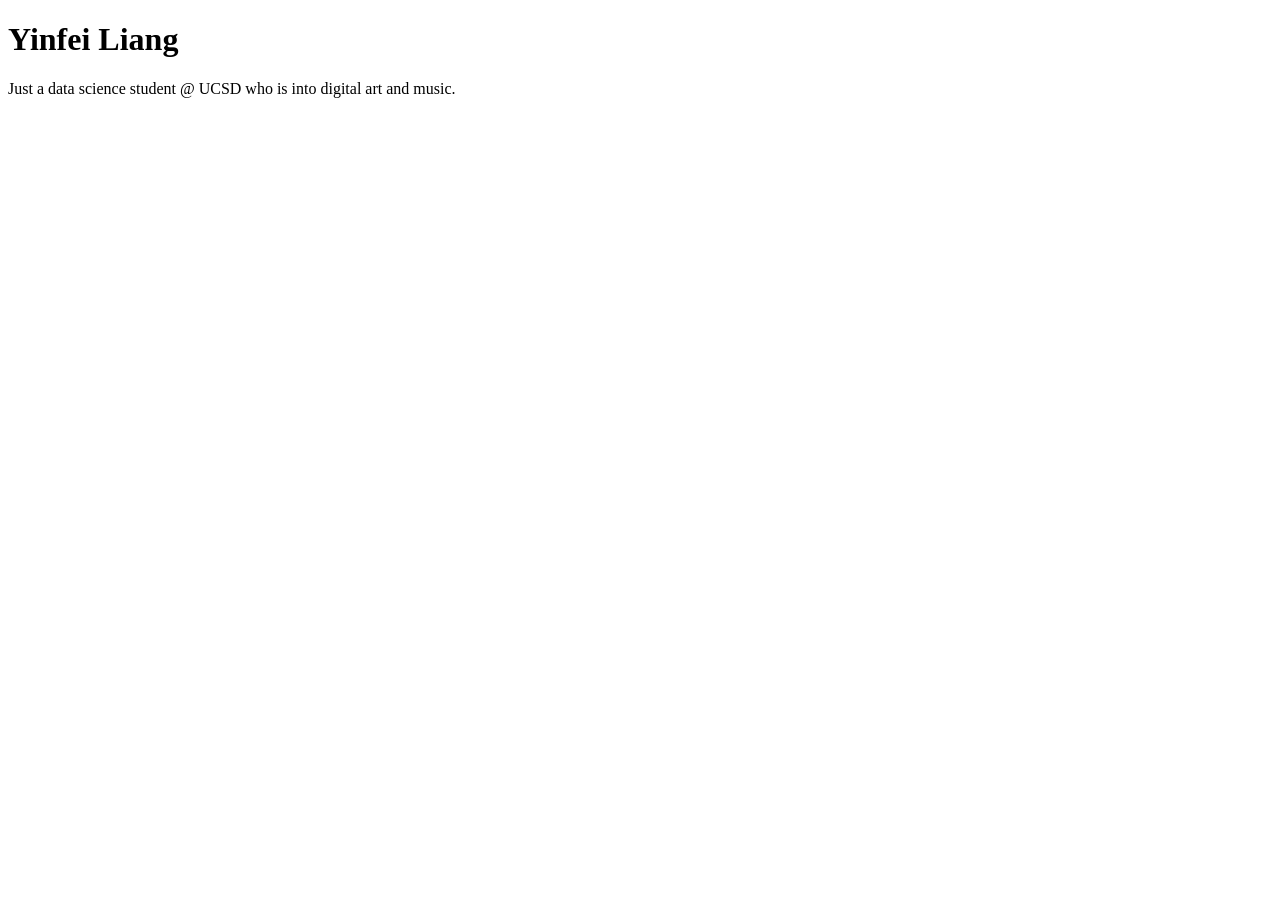
==== index.html @ cc0c7b59 "fdsfs" ====
<!DOCTYPE html>
<html lang="en">
<head>
    <meta charset="UTF-8">
    <meta name="viewport" content="width=device-width, initial-scale=1.0">
    <title>Yinfei Liang: Personal site and portfolio</title>
</head>
<body>

    <h1>
        Yinfei Liang
    </h1>
    <p>
        Just a data science student @ UCSD who is into digital art and music.    
    </p>
    
</body>
</html>
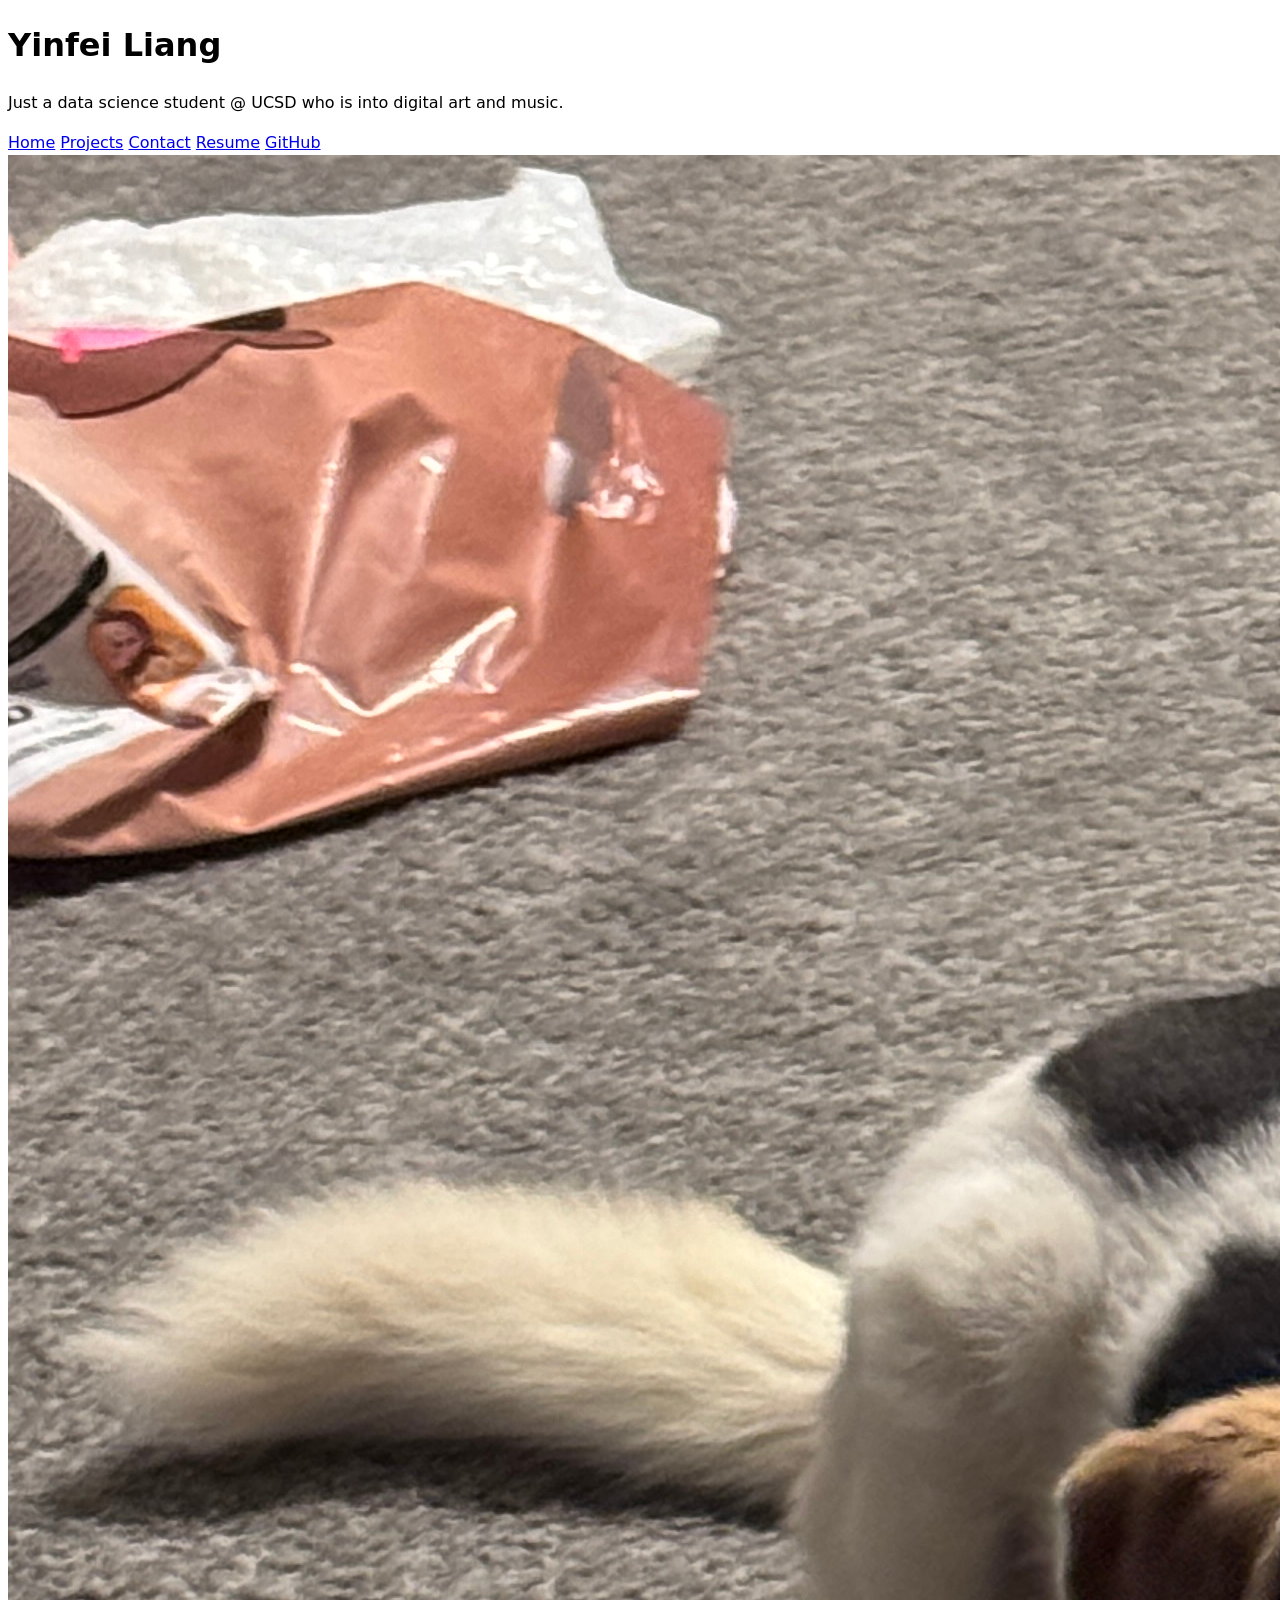
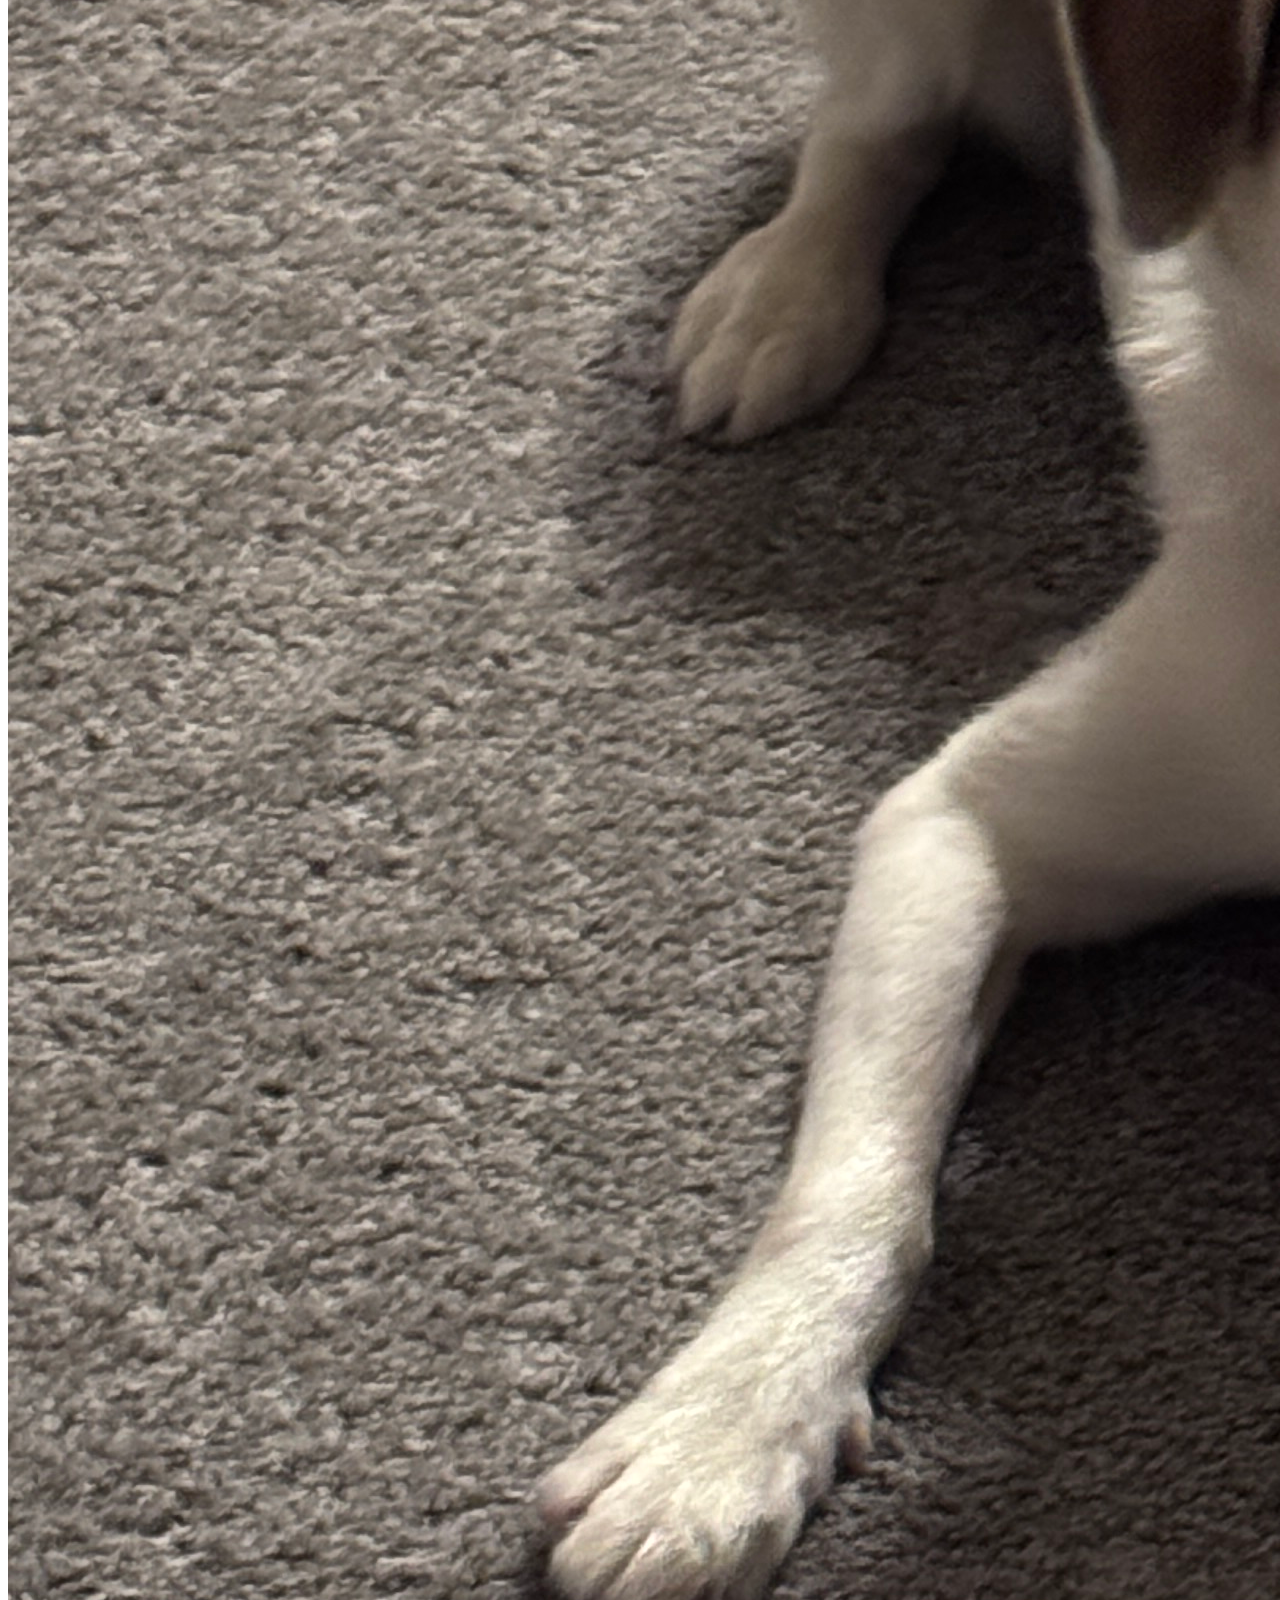
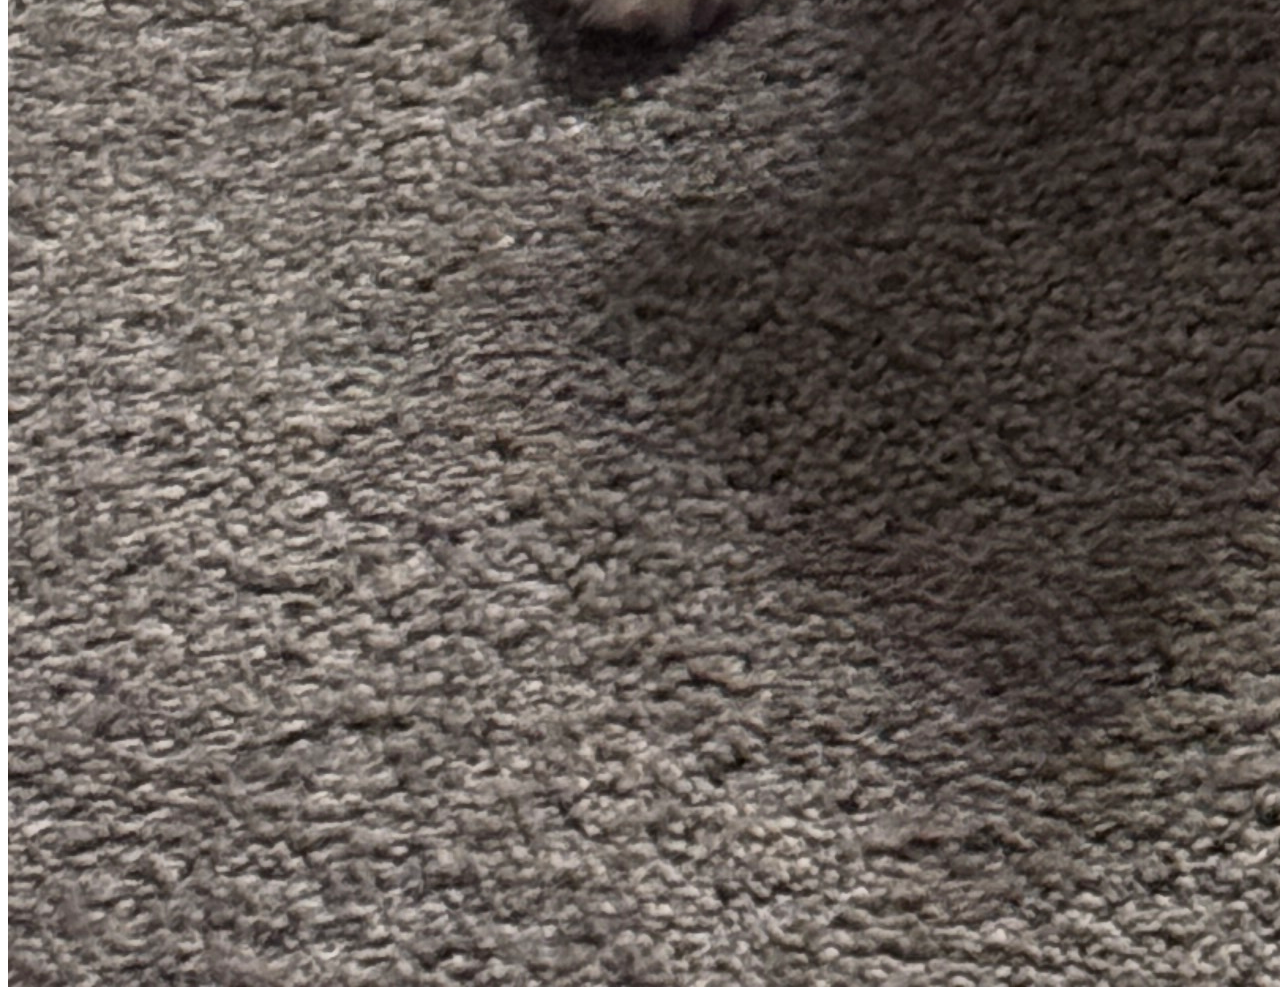
==== commit 82b08ec8: "ghg" ====
--- a/index.html
+++ b/index.html
@@ -3,6 +3,7 @@
 <head>
     <meta charset="UTF-8">
     <meta name="viewport" content="width=device-width, initial-scale=1.0">
+    <link rel="stylesheet" href="style.css">
     <title>Yinfei Liang: Personal site and portfolio</title>
 </head>
 <body>
@@ -13,6 +14,14 @@
     <p>
         Just a data science student @ UCSD who is into digital art and music.    
     </p>
+    <nav>
+        <a href="index.html">Home</a>
+        <a href="projects/">Projects</a>
+        <a href="contact/">Contact</a>
+        <a href="resume/">Resume</a>
+        <a href="https://github.com/feii-l" target="_blank">GitHub</a>
+    </nav>
+    <img src="images/IMG_3016.JPG" alt="My lovely dog Elsa">
     
 </body>
 </html>
--- a/style.css
+++ b/style.css
@@ -0,0 +1,6 @@
+body {
+    /* Set line height to 1.5 times the font size
+         and use the OS’s UI font as the website font
+       */
+    font: 100%/1.5 system-ui;
+  }
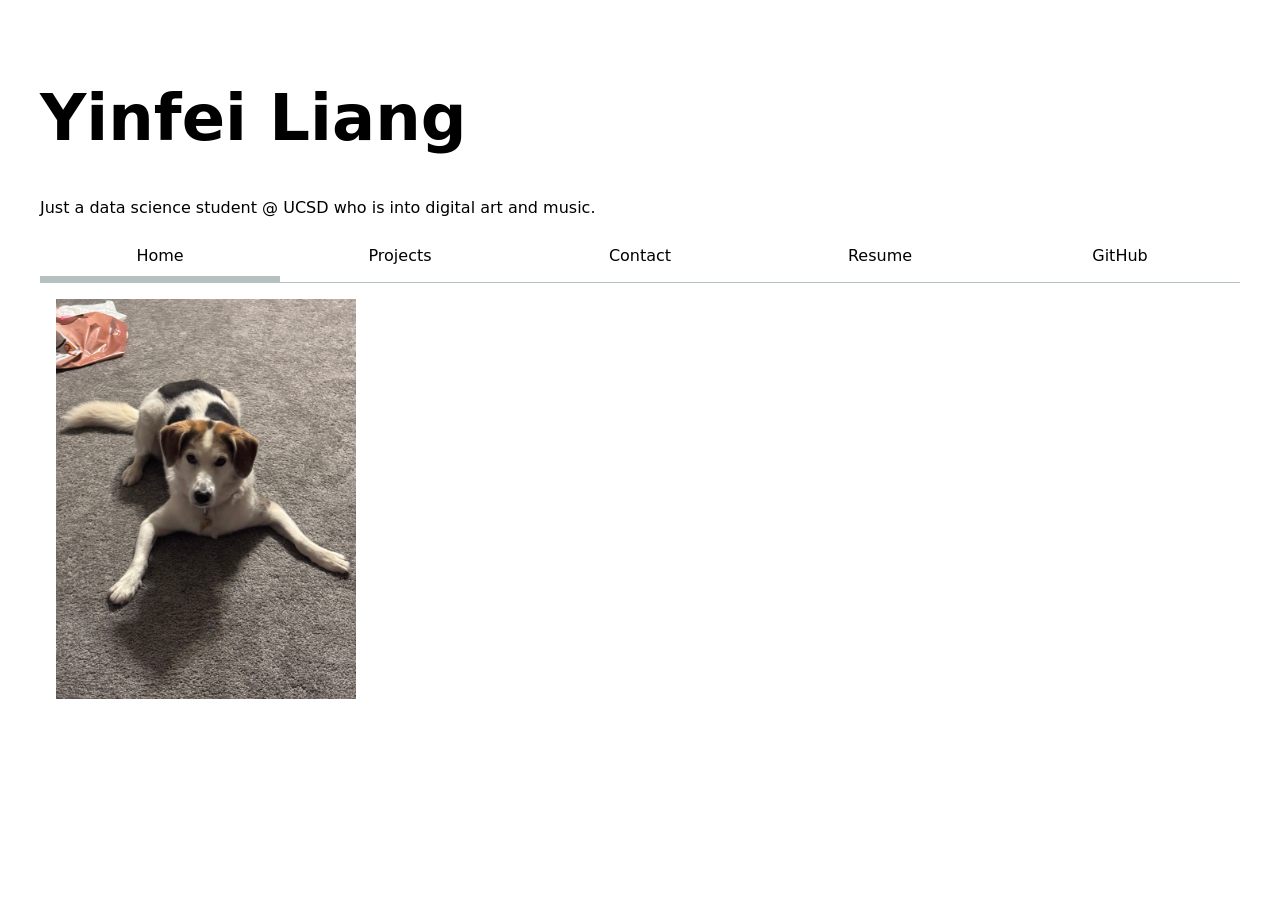
==== commit 72a7c44c: "ds" ====
--- a/index.html
+++ b/index.html
@@ -15,7 +15,7 @@
         Just a data science student @ UCSD who is into digital art and music.    
     </p>
     <nav>
-        <a href="index.html">Home</a>
+        <a href="index.html" class="current">Home</a>
         <a href="projects/">Projects</a>
         <a href="contact/">Contact</a>
         <a href="resume/">Resume</a>
--- a/style.css
+++ b/style.css
@@ -1,6 +1,161 @@
+html {
+    --color-accent: oklch(75% 35% 340);
+    accent-color: var(--color-accent);
+  }
+
 body {
     /* Set line height to 1.5 times the font size
          and use the OS’s UI font as the website font
        */
     font: 100%/1.5 system-ui;
-  }+    max-width: 1200px;
+    margin-inline: auto;
+    padding: 2em;
+  }
+
+  img{
+    max-width: 300px;
+    padding: 1em;
+  }
+
+  nav{
+    display: flex;
+    margin-bottom: auto;
+    border-bottom-width: 1px;
+    border-bottom-style: solid;
+    border-bottom-color: oklch(80% 3% 200);
+  }
+
+  nav a{
+    flex: 1;
+    text-align: center;
+    text-decoration: none;
+    color: inherit;
+    padding: 0.5em;
+  }
+
+  nav a.current{
+    border-bottom-width: 0.4em;
+    border-bottom-style: solid;
+    border-bottom-color: oklch(80% 3% 200);
+    padding-bottom: 0.5em;
+  }
+
+  nav a:hover{
+    border-bottom-width: 0.4em;
+    border-bottom-style: solid;
+    border-bottom-color: var(--color-accent);
+    padding-bottom: 0.5em;
+    background-color: oklch(from var(--color-accent) 95% 5% h);
+  }
+
+  /* input, textarea, button{
+    font-family: inherit;
+    display: block;
+    width: 100%;
+    box-sizing: border-box;
+    margin-block: 0.5em;
+  } */
+
+  input, textarea, button{
+    font: inherit;
+  }
+
+  form{
+    display: grid;
+    grid-template-columns: auto 1fr;
+    gap: 1em;
+    margin-top: 10px;
+  }
+
+  label{
+    display: contents;
+  }
+
+  button{
+    grid-column: 1/-1;
+  }
+
+  .projects{
+    display: grid;
+    grid-template-columns: repeat(auto-fill, minmax(15em, 1fr));
+    gap: 1em;
+  }
+
+  .projects article{
+    display: grid;
+    grid-template-rows: subgrid;
+    grid-row: span 3;
+  }
+
+  .projects h2{
+    margin: 0;
+  }
+
+  h1, h2, h3, h4, h5, h6{
+    line-height: 1.1;
+    text-wrap: balance;
+  }
+
+  h1{
+    font-size: 400%;
+  }
+
+  /* Resume page */
+  .resume > header{
+    text-align: center;
+    margin-block: 2em;
+  }
+
+  .resume > header h2{
+    font-size: 250%;
+    margin: 0;
+    color: var(--color-accent);
+  }
+
+  .resume > header p{
+    margin-top: 0.5em;
+    color: oklch(50% 0 0);
+  }
+
+  .resume section{
+    margin-block: 2em;
+  }
+
+  .resume section > h2{
+    font-size: 110%;
+    text-transform: uppercase;
+    letter-spacing: 0.1em;
+    color: var(--color-accent);
+    border-bottom: 2px solid oklch(from var(--color-accent) 90% 10% h);
+    padding-bottom: 0.25em;
+  }
+
+  .resume article{
+    margin-block: 1.25em;
+    padding-left: 1em;
+    border-left: 3px solid oklch(from var(--color-accent) 90% 10% h);
+  }
+
+  .resume h3{
+    margin: 0;
+  }
+
+  .resume article header p,
+  .resume article > p{
+    margin: 0;
+    color: oklch(50% 0 0);
+  }
+
+  .resume article header p:first-of-type{
+    font-style: italic;
+  }
+
+  .resume ul{
+    margin-block: 0.5em 0;
+    padding-left: 1.25em;
+  }
+
+  .resume li::marker{
+    color: var(--color-accent);
+  }
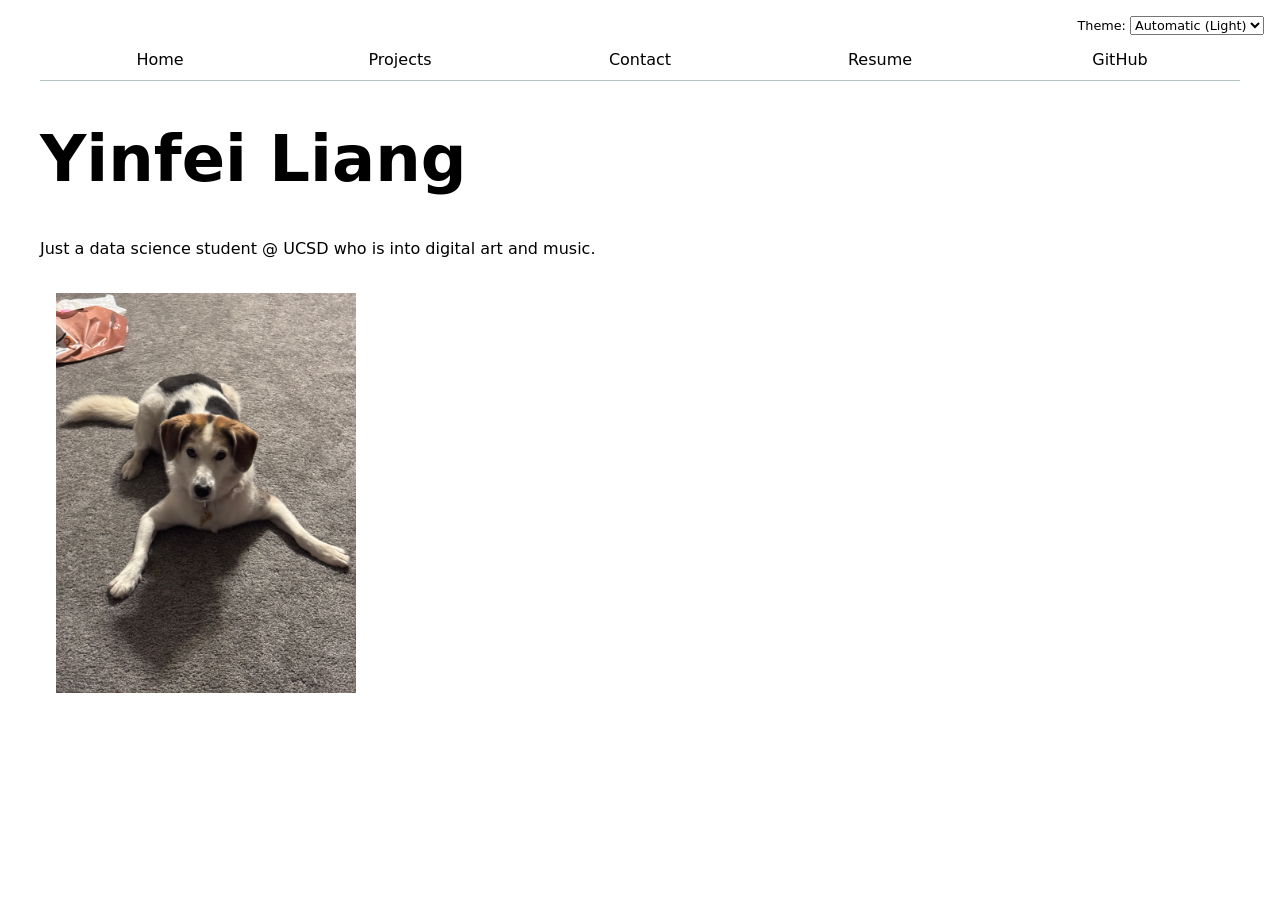
==== commit 50fd4142: "lab03" ====
--- a/index.html
+++ b/index.html
@@ -4,6 +4,7 @@
     <meta charset="UTF-8">
     <meta name="viewport" content="width=device-width, initial-scale=1.0">
     <link rel="stylesheet" href="style.css">
+    <script type="module" src="global.js"></script>
     <title>Yinfei Liang: Personal site and portfolio</title>
 </head>
 <body>
@@ -14,13 +15,6 @@
     <p>
         Just a data science student @ UCSD who is into digital art and music.    
     </p>
-    <nav>
-        <a href="index.html" class="current">Home</a>
-        <a href="projects/">Projects</a>
-        <a href="contact/">Contact</a>
-        <a href="resume/">Resume</a>
-        <a href="https://github.com/feii-l" target="_blank">GitHub</a>
-    </nav>
     <img src="images/IMG_3016.JPG" alt="My lovely dog Elsa">
     
 </body>
--- a/style.css
+++ b/style.css
@@ -1,4 +1,7 @@
 html {
+    color-scheme: light dark;
+    /* grey text: 50% on light backgrounds, lighter on dark ones */
+    --color-muted: light-dark(oklch(50% 0 0), oklch(75% 0 0));
     --color-accent: oklch(75% 35% 340);
     accent-color: var(--color-accent);
   }
@@ -19,11 +22,12 @@
   }
 
   nav{
+    --border-color: oklch(50% 10% 200 / 40%);
     display: flex;
     margin-bottom: auto;
     border-bottom-width: 1px;
     border-bottom-style: solid;
-    border-bottom-color: oklch(80% 3% 200);
+    border-bottom-color: var(--border-color);
   }
 
   nav a{
@@ -37,7 +41,7 @@
   nav a.current{
     border-bottom-width: 0.4em;
     border-bottom-style: solid;
-    border-bottom-color: oklch(80% 3% 200);
+    border-bottom-color: var(--border-color);
     padding-bottom: 0.5em;
   }
 
@@ -46,7 +50,7 @@
     border-bottom-style: solid;
     border-bottom-color: var(--color-accent);
     padding-bottom: 0.5em;
-    background-color: oklch(from var(--color-accent) 95% 5% h);
+    background-color: color-mix(in oklch, var(--color-accent), canvas 85%);
   }
 
   /* input, textarea, button{
@@ -57,7 +61,7 @@
     margin-block: 0.5em;
   } */
 
-  input, textarea, button{
+  input, textarea, button, select{
     font: inherit;
   }
 
@@ -115,7 +119,7 @@
 
   .resume > header p{
     margin-top: 0.5em;
-    color: oklch(50% 0 0);
+    color: var(--color-muted);
   }
 
   .resume section{
@@ -144,7 +148,7 @@
   .resume article header p,
   .resume article > p{
     margin: 0;
-    color: oklch(50% 0 0);
+    color: var(--color-muted);
   }
 
   .resume article header p:first-of-type{
@@ -159,3 +163,12 @@
   .resume li::marker{
     color: var(--color-accent);
   }
+
+  /* Theme switcher (added by global.js) */
+  .color-scheme{
+    display: block;   /* undo the global label { display: contents } from the contact form */
+    position: absolute;
+    top: 1rem;
+    right: 1rem;
+    font-size: 80%;
+  }
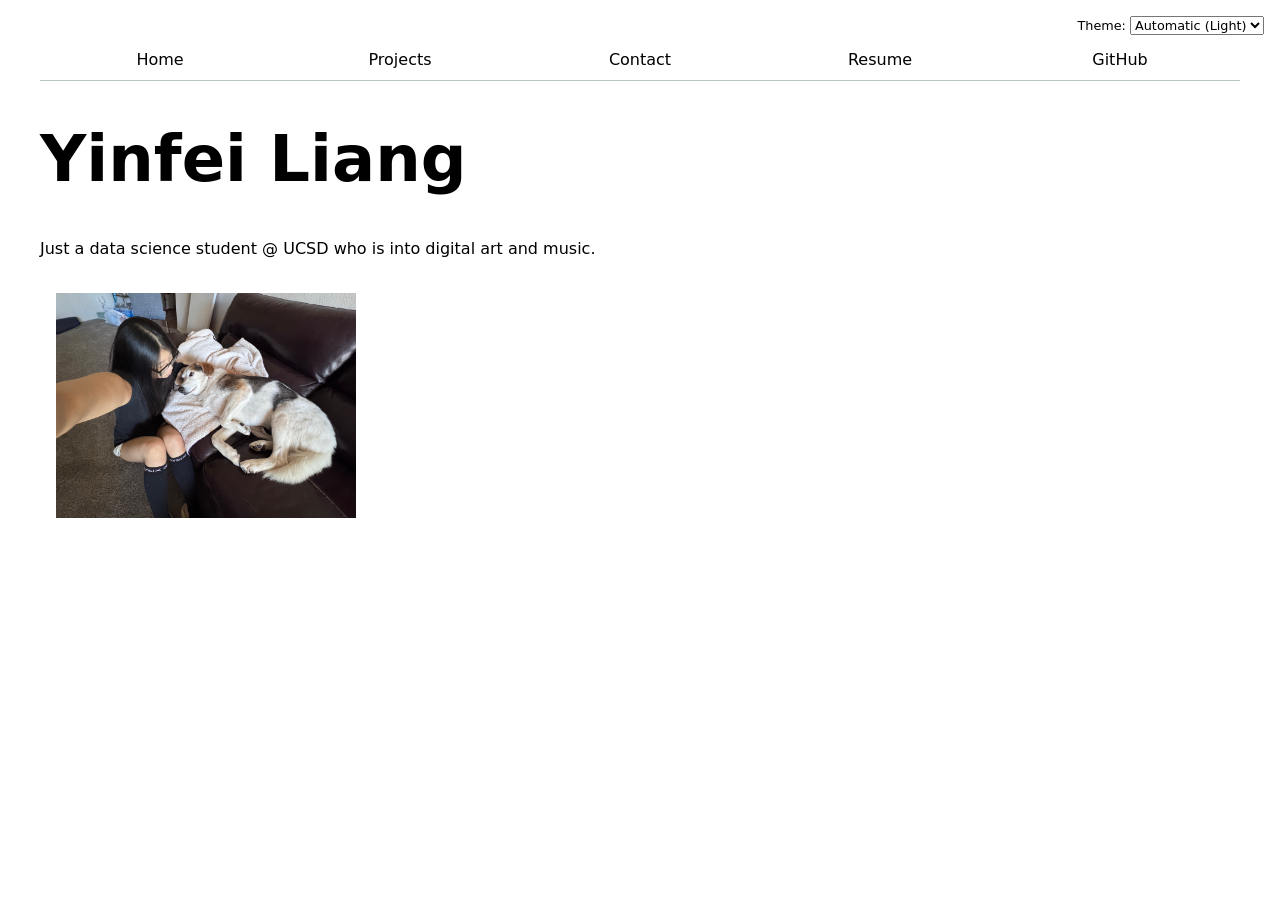
==== commit b7842511: "mmm" ====
--- a/index.html
+++ b/index.html
@@ -15,7 +15,7 @@
     <p>
         Just a data science student @ UCSD who is into digital art and music.    
     </p>
-    <img src="images/IMG_3016.JPG" alt="My lovely dog Elsa">
+    <img src="images/IMG_3035.JPG" alt="My lovely dog Elsa">
     
 </body>
 </html>
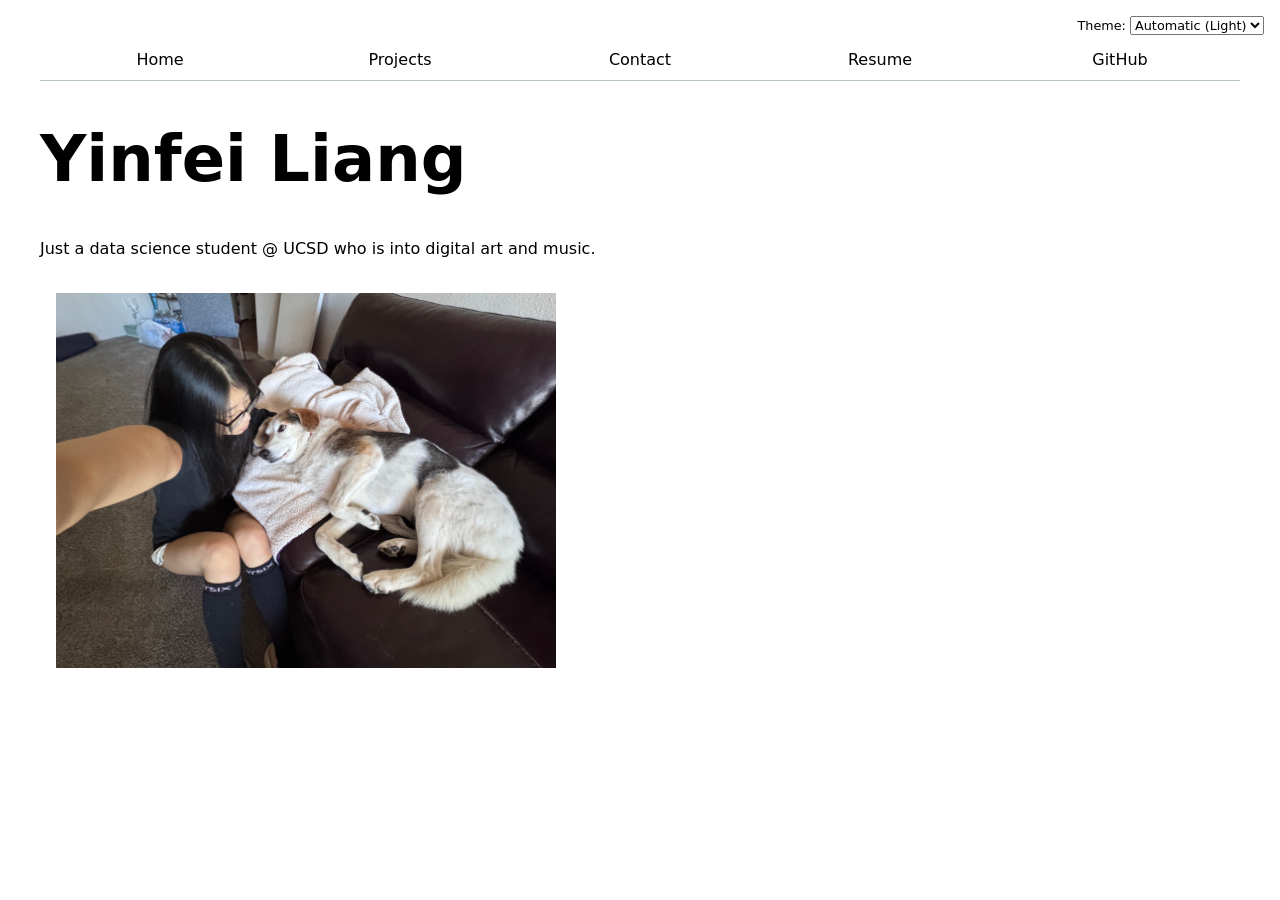
==== commit e8ef479a: "pic updated" ====
--- a/index.html
+++ b/index.html
@@ -15,7 +15,7 @@
     <p>
         Just a data science student @ UCSD who is into digital art and music.    
     </p>
-    <img src="images/IMG_3035.JPG" alt="My lovely dog Elsa">
+    <img src="images/IMG_3035.JPG" alt="Me and my lovely dog Elsa" class="Profile">
     
 </body>
 </html>
--- a/style.css
+++ b/style.css
@@ -18,6 +18,11 @@
 
   img{
     max-width: 300px;
+    padding: 1em;
+  }
+
+  img.Profile{
+    max-width: 500px;
     padding: 1em;
   }
 
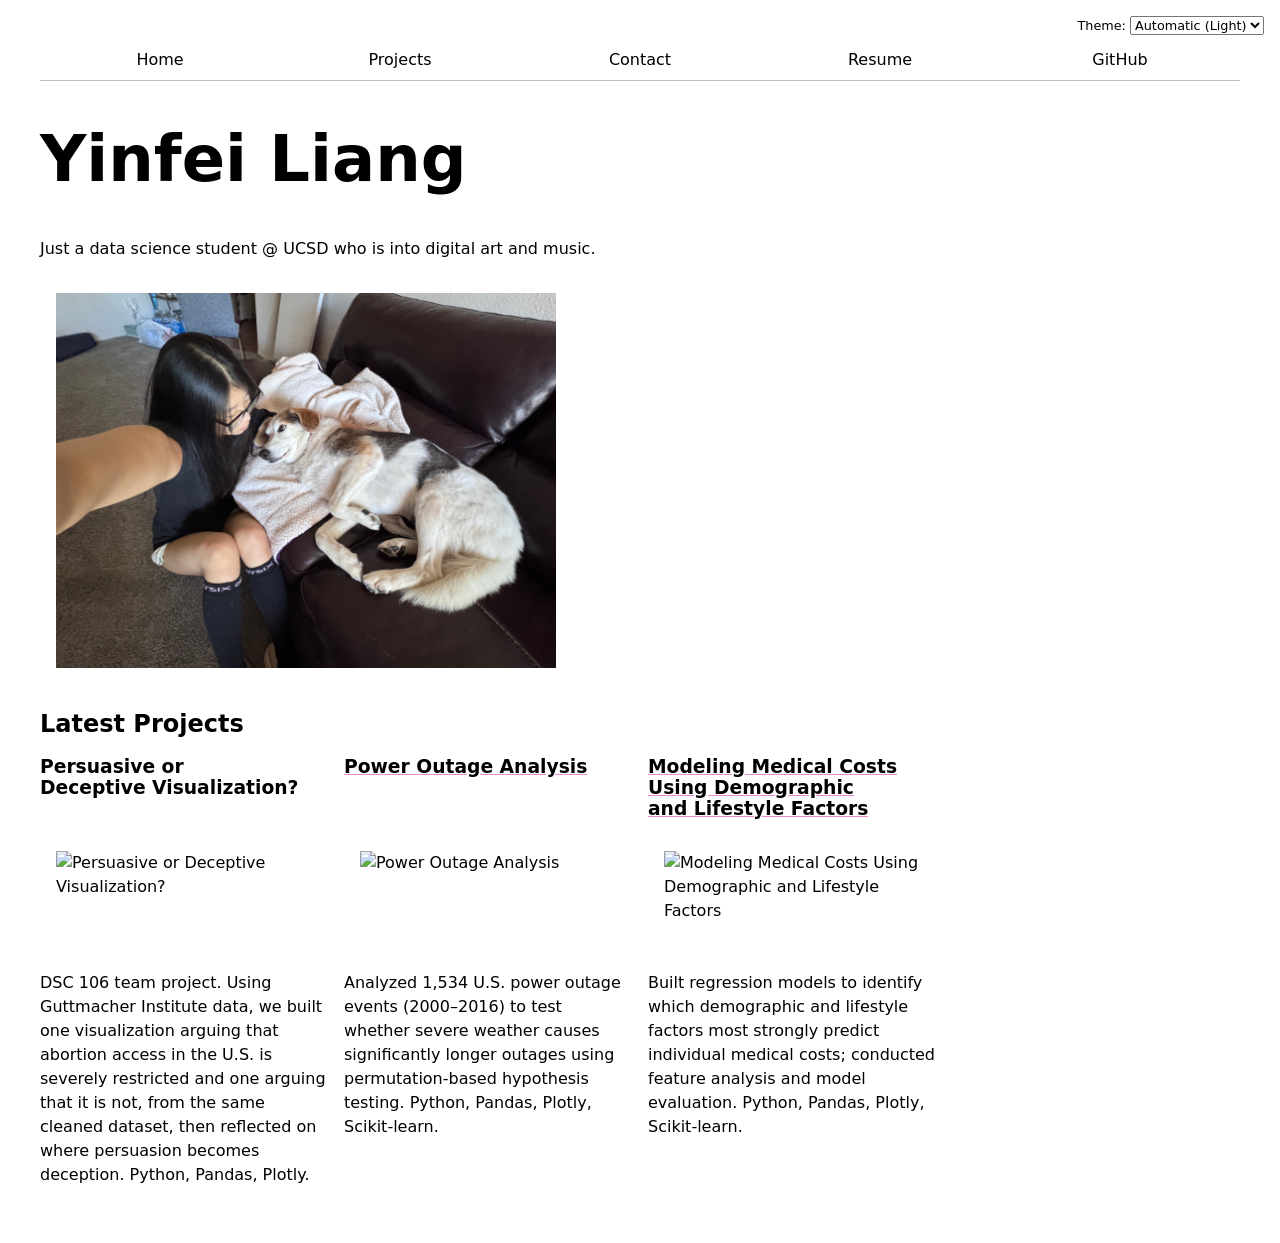
==== commit 0cfb04a8: "a" ====
--- a/index.html
+++ b/index.html
@@ -5,6 +5,7 @@
     <meta name="viewport" content="width=device-width, initial-scale=1.0">
     <link rel="stylesheet" href="style.css">
     <script type="module" src="global.js"></script>
+    <script type="module" src="index.js"></script>
     <title>Yinfei Liang: Personal site and portfolio</title>
 </head>
 <body>
@@ -16,6 +17,11 @@
         Just a data science student @ UCSD who is into digital art and music.    
     </p>
     <img src="images/IMG_3035.JPG" alt="Me and my lovely dog Elsa" class="Profile">
+
+    <div id="profile-stats"></div>
+
+    <h2>Latest Projects</h2>
+    <div class="projects"></div>
     
 </body>
 </html>
--- a/style.css
+++ b/style.css
@@ -97,8 +97,21 @@
     grid-row: span 3;
   }
 
-  .projects h2{
-    margin: 0;
+  .projects h2,
+  .projects h3{
+    margin: 0;
+  }
+
+  .projects h2 a,
+  .projects h3 a{
+    color: inherit;                       /* same color as other titles */
+    text-decoration-color: var(--color-accent);
+  }
+
+  .projects img{
+    max-width: 100%;          /* never wider than the project card */
+    height: auto;
+    box-sizing: border-box;   /* include the padding in that width */
   }
 
   h1, h2, h3, h4, h5, h6{
@@ -177,3 +190,27 @@
     right: 1rem;
     font-size: 80%;
   }
+
+  /* GitHub stats on the home page (filled in by index.js) */
+  #profile-stats dl{
+    display: grid;
+    grid-template-columns: repeat(4, 1fr);
+    margin: 0;
+    text-align: center;
+  }
+
+  #profile-stats dt{
+    grid-row: 1;
+    font-size: 80%;
+    text-transform: uppercase;
+    letter-spacing: 0.05em;
+    color: var(--color-muted);
+  }
+
+  #profile-stats dd{
+    grid-row: 2;
+    margin: 0;
+    font-size: 200%;
+    font-weight: bold;
+    color: var(--color-accent);
+  }
